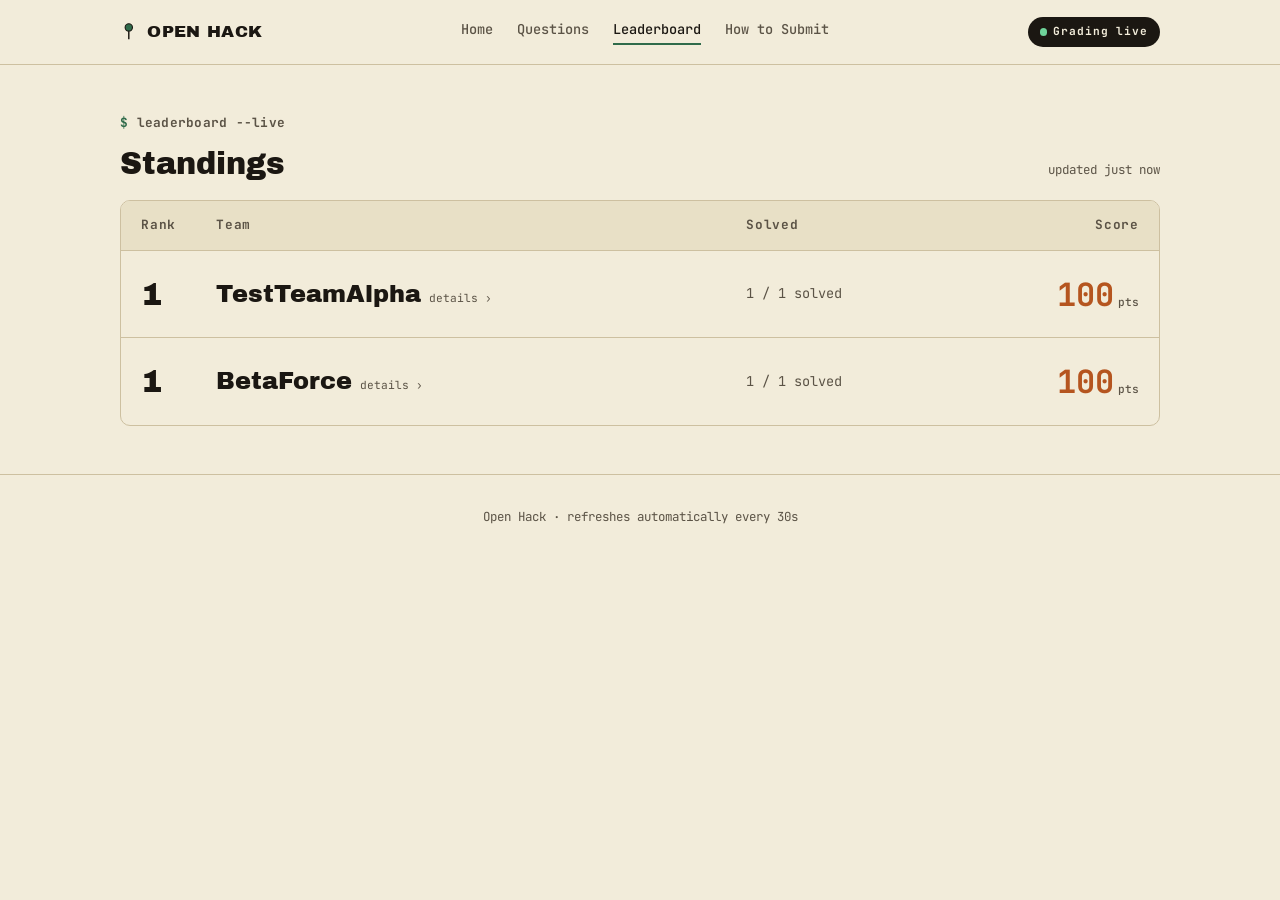
==== leaderboard.html @ a1a9729c "Front End redesign" ====
<!DOCTYPE html>
<html lang="en">
<head>
  <meta charset="UTF-8">
  <meta name="viewport" content="width=device-width, initial-scale=1.0">
  <title>Leaderboard — Open Hack</title>
  <meta name="description" content="Live scoreboard for Open Hack, updated automatically as submissions are graded.">
  <link rel="icon" href="data:image/svg+xml,%3Csvg xmlns='http://www.w3.org/2000/svg' viewBox='0 0 24 24'%3E%3Crect width='24' height='24' rx='5' fill='%23f2ecda'/%3E%3Cline x1='12' y1='8' x2='12' y2='20' stroke='%231b1712' stroke-width='2.5'/%3E%3Ccircle cx='12' cy='7' r='5' fill='%232f6b4a' stroke='%231b1712' stroke-width='1.5'/%3E%3C/svg%3E">

  <link rel="preconnect" href="https://fonts.googleapis.com">
  <link rel="preconnect" href="https://fonts.gstatic.com" crossorigin>
  <link href="https://fonts.googleapis.com/css2?family=Archivo+Black&family=JetBrains+Mono:wght@400;500;700&display=swap" rel="stylesheet">

  <link rel="stylesheet" href="assets/css/style.css">
</head>
<body class="leaderboard-page">

  <header class="site-header">
    <div class="container">
      <a class="brand" href="index.html">
        <svg class="brand-mark" viewBox="0 0 24 24" fill="none" aria-hidden="true">
          <line x1="12" y1="7" x2="12" y2="22" stroke="#1b1712" stroke-width="2"/>
          <circle cx="12" cy="6" r="5" fill="#2f6b4a" stroke="#1b1712" stroke-width="1.5"/>
        </svg>
        <span class="brand-word">OPEN HACK</span>
      </a>
      <nav class="site-nav" aria-label="Primary">
        <a href="index.html">Home</a>
        <a href="questions.html">Questions</a>
        <a href="leaderboard.html" aria-current="page">Leaderboard</a>
        <a href="submit.html">How to Submit</a>
      </nav>
      <span class="live-pill"><span class="dot"></span>Grading live</span>
    </div>
  </header>

  <main>
    <section class="section" style="border-bottom: none;">
      <div class="container">
        <p class="eyebrow">leaderboard --live</p>
        <div class="lb-meta">
          <h2>Standings</h2>
          <span class="lb-updated" id="last-updated"></span>
        </div>

        <div id="board-container">
          <div class="skeleton" style="height: 20rem;"></div>
        </div>
      </div>
    </section>
  </main>

  <footer class="site-footer">
    <div class="container">Open Hack &middot; refreshes automatically every 30s</div>
  </footer>

  <script src="assets/js/common.js"></script>
  <script src="assets/js/api.js"></script>
  <script src="assets/js/leaderboard.js"></script>
</body>
</html>
---- assets/css/style.css ----
/* ==========================================================================
   Open Hack — design tokens
   ========================================================================== */
:root {
  --paper: #f2ecda;
  --paper-raised: #e8e0c6;
  --ink: #1b1712;
  --ink-soft: #5b5346;
  --rule: #cdc0a0;
  --moss: #2f6b4a;
  --moss-bg: #e1ead9;
  --rust: #b5551f;
  --rust-bg: #f2ddc8;
  --brick: #9c3b2e;
  --brick-bg: #f0d9d2;

  --font-display: "Archivo Black", "Arial Black", sans-serif;
  --font-mono: "JetBrains Mono", ui-monospace, "SFMono-Regular", Consolas, monospace;

  --max-width: 68rem;
  --radius-pill: 999px;
  --radius: 10px;
}

* { box-sizing: border-box; }
html { -webkit-text-size-adjust: 100%; }
[hidden] { display: none !important; }

body {
  margin: 0;
  overflow-x: hidden;
  background: var(--paper);
  color: var(--ink);
  font-family: var(--font-mono);
  font-size: 15px;
  line-height: 1.6;
  -webkit-font-smoothing: antialiased;
}

img, svg { display: block; max-width: 100%; }

a { color: inherit; }

:focus-visible {
  outline: 3px solid var(--ink);
  outline-offset: 2px;
}

.container {
  max-width: var(--max-width);
  margin: 0 auto;
  padding: 0 1.5rem;
}

/* ==========================================================================
   Header / nav
   ========================================================================== */
.site-header {
  position: sticky;
  top: 0;
  z-index: 50;
  background: var(--paper);
  border-bottom: 1px solid var(--rule);
}

.site-header .container {
  display: flex;
  align-items: center;
  justify-content: space-between;
  height: 4rem;
  gap: 1rem;
}

.brand {
  display: flex;
  align-items: center;
  gap: 0.6rem;
  text-decoration: none;
  white-space: nowrap;
}

.brand-mark {
  width: 1.1rem;
  height: 1.1rem;
  flex-shrink: 0;
}

.brand-word {
  font-family: var(--font-display);
  font-size: 1.05rem;
  letter-spacing: 0.02em;
  color: var(--ink);
}

.site-nav {
  display: flex;
  align-items: center;
  gap: 1.5rem;
  font-size: 0.85rem;
  font-weight: 500;
}

.site-nav a {
  text-decoration: none;
  color: var(--ink-soft);
  border-bottom: 2px solid transparent;
  padding-bottom: 2px;
  transition: color 0.15s ease, border-color 0.15s ease;
}

.site-nav a:hover { color: var(--ink); }

.site-nav a[aria-current="page"] {
  color: var(--ink);
  border-color: var(--moss);
}

.live-pill {
  display: inline-flex;
  align-items: center;
  gap: 0.4rem;
  font-size: 0.7rem;
  font-weight: 700;
  letter-spacing: 0.08em;
  background: var(--ink);
  color: var(--paper);
  padding: 0.4rem 0.75rem;
  border-radius: var(--radius-pill);
  white-space: nowrap;
}

.live-pill .dot {
  width: 0.45rem;
  height: 0.45rem;
  border-radius: 50%;
  background: #6fd39a;
}

@media (prefers-reduced-motion: no-preference) {
  .live-pill .dot { animation: pulse 2s ease-in-out infinite; }
}
@keyframes pulse {
  0%, 100% { opacity: 1; }
  50% { opacity: 0.35; }
}

.nav-toggle { display: none; }

/* ==========================================================================
   Buttons
   ========================================================================== */
.btn {
  display: inline-flex;
  align-items: center;
  justify-content: center;
  gap: 0.5rem;
  font-family: var(--font-mono);
  font-size: 0.85rem;
  font-weight: 700;
  text-decoration: none;
  padding: 0.7rem 1.3rem;
  border-radius: var(--radius-pill);
  border: 1.5px solid var(--ink);
  cursor: pointer;
  transition: transform 0.12s ease, background 0.15s ease, color 0.15s ease;
}

.btn-fill {
  background: var(--ink);
  color: var(--paper);
}
.btn-fill:hover { background: #322a20; }

.btn-outline {
  background: transparent;
  color: var(--ink);
}
.btn-outline:hover { background: var(--paper-raised); }

.btn:active { transform: translateY(1px); }

.btn-row {
  display: flex;
  flex-wrap: wrap;
  gap: 0.75rem;
}

/* ==========================================================================
   Eyebrow / section headers — the `$ ` prompt motif
   ========================================================================== */
.eyebrow {
  font-size: 0.8rem;
  font-weight: 700;
  color: var(--ink-soft);
  letter-spacing: 0.02em;
  margin: 0 0 0.9rem;
}
.eyebrow::before {
  content: "$ ";
  color: var(--moss);
}

.section {
  padding: 3rem 0;
  border-bottom: 1px solid var(--rule);
}
.section:last-of-type { border-bottom: none; }

h1, h2, h3 {
  font-family: var(--font-display);
  font-weight: 400;
  line-height: 1.05;
  margin: 0;
}

h1 { font-size: clamp(2.2rem, 6vw, 3.6rem); }
h2 { font-size: clamp(1.4rem, 3.2vw, 1.9rem); }
h3 { font-size: 1.15rem; }

p { margin: 0.75rem 0 0; color: var(--ink-soft); }
p.lede { font-size: 1.05rem; max-width: 40rem; }

/* ==========================================================================
   Terminal readout — signature element
   ========================================================================== */
.terminal {
  background: var(--ink);
  color: var(--paper);
  border-radius: var(--radius);
  padding: 0;
  overflow: hidden;
  max-width: 32rem;
  box-shadow: 0 10px 0 rgba(27, 23, 18, 0.08);
}

.terminal-bar {
  display: flex;
  align-items: center;
  gap: 0.4rem;
  padding: 0.6rem 1rem;
  border-bottom: 1px solid rgba(242, 236, 218, 0.15);
  font-size: 0.75rem;
  color: rgba(242, 236, 218, 0.55);
}

.terminal-bar .dot {
  width: 0.5rem;
  height: 0.5rem;
  border-radius: 50%;
  background: rgba(242, 236, 218, 0.25);
}

.terminal-body {
  padding: 1.1rem 1.25rem 1.3rem;
  font-size: 0.88rem;
}

.terminal-body .prompt-line {
  color: #6fd39a;
  margin-bottom: 0.7rem;
}
.terminal-body .prompt-line::before { content: "$ "; opacity: 0.6; }

.terminal-row {
  display: flex;
  justify-content: space-between;
  gap: 1.5rem;
  padding: 0.3rem 0;
  color: rgba(242, 236, 218, 0.9);
}
.terminal-row .key {
  color: rgba(242, 236, 218, 0.5);
}
.terminal-row .key::before { content: "> "; }
.terminal-row .val { font-weight: 700; }
.terminal-row .val.accent { color: #f0b27a; }

.cursor {
  display: inline-block;
  width: 0.55em;
  height: 1em;
  background: #6fd39a;
  vertical-align: -0.15em;
  margin-left: 0.15em;
}
@media (prefers-reduced-motion: no-preference) {
  .cursor { animation: blink 1s steps(1) infinite; }
}
@keyframes blink {
  0%, 49% { opacity: 1; }
  50%, 100% { opacity: 0; }
}

/* ==========================================================================
   Status glyphs (● unlocked / ○ locked / ✓ solved) — reused across pages
   ========================================================================== */
.glyph {
  display: inline-flex;
  align-items: center;
  justify-content: center;
  width: 1.4rem;
  height: 1.4rem;
  border-radius: 50%;
  flex-shrink: 0;
  font-size: 0.85rem;
  font-weight: 700;
}
.glyph-unlocked { background: var(--moss); color: var(--paper); }
.glyph-locked {
  background: transparent;
  border: 1.5px dashed var(--rule);
  color: var(--ink-soft);
}
.glyph-solved { background: var(--ink); color: var(--paper); }

.badge {
  display: inline-flex;
  align-items: center;
  gap: 0.3rem;
  font-size: 0.7rem;
  font-weight: 700;
  letter-spacing: 0.04em;
  padding: 0.25rem 0.6rem;
  border-radius: var(--radius-pill);
  white-space: nowrap;
}
.badge-unlocked { background: var(--moss-bg); color: var(--moss); }
.badge-locked { background: var(--paper-raised); color: var(--ink-soft); }
.badge-solved { background: var(--ink); color: var(--paper); }
.badge-failed { background: var(--rust-bg); color: var(--rust); }
.badge-disqualified { background: var(--brick-bg); color: var(--brick); }

/* ==========================================================================
   Step list — genuine ordered sequences (submission flow)
   ========================================================================== */
.steps {
  list-style: none;
  margin: 1.75rem 0 0;
  padding: 0;
  counter-reset: step;
  max-width: 38rem;
}

.step {
  counter-increment: step;
  display: grid;
  grid-template-columns: 2.5rem 1fr;
  gap: 0.9rem;
  padding: 1.1rem 0;
  border-top: 1px solid var(--rule);
}
.step:first-child { border-top: none; }

.step::before {
  content: counter(step, decimal-leading-zero);
  font-family: var(--font-display);
  font-size: 1.1rem;
  color: var(--moss);
}

.step h3 { margin-bottom: 0.3rem; }
.step p { margin-top: 0.2rem; font-size: 0.92rem; }

/* ==========================================================================
   Question list
   ========================================================================== */
.q-toolbar {
  display: flex;
  align-items: baseline;
  justify-content: space-between;
  flex-wrap: wrap;
  gap: 0.75rem 1.5rem;
  margin-bottom: 1.5rem;
}

.team-picker {
  display: flex;
  align-items: center;
  gap: 0.5rem;
  font-size: 0.8rem;
  color: var(--ink-soft);
}
.team-picker select {
  font-family: var(--font-mono);
  font-size: 0.8rem;
  font-weight: 700;
  color: var(--ink);
  background: var(--paper-raised);
  border: 1px solid var(--rule);
  border-radius: var(--radius-pill);
  padding: 0.35rem 0.8rem;
}

.q-list {
  border-top: 1px solid var(--rule);
}

.q-row {
  display: grid;
  grid-template-columns: 2.5rem 1fr auto;
  gap: 1rem;
  align-items: start;
  padding: 1.5rem 0;
  border-bottom: 1px solid var(--rule);
}

.q-row.is-locked { opacity: 0.7; }

.q-heading {
  display: flex;
  align-items: center;
  gap: 0.6rem;
  flex-wrap: wrap;
}

.q-id {
  font-family: var(--font-display);
  font-size: 0.95rem;
  color: var(--ink-soft);
}

.q-title {
  font-family: var(--font-display);
  font-size: 1.2rem;
}

.q-points {
  font-weight: 700;
  color: var(--rust);
  font-size: 0.85rem;
}

.q-summary {
  margin-top: 0.5rem;
  font-size: 0.92rem;
  max-width: 34rem;
}

.q-actions {
  display: flex;
  flex-direction: column;
  gap: 0.5rem;
  align-items: flex-end;
}

.q-actions .btn { width: max-content; }

.q-link {
  font-size: 0.8rem;
  font-weight: 700;
  text-decoration: none;
  color: var(--ink);
  border-bottom: 1.5px solid var(--rule);
}
.q-link:hover { border-color: var(--ink); }

.q-empty {
  padding: 3rem 0;
  text-align: center;
  color: var(--ink-soft);
}

/* ==========================================================================
   Leaderboard
   ========================================================================== */
.lb-meta {
  display: flex;
  justify-content: space-between;
  align-items: baseline;
  flex-wrap: wrap;
  gap: 0.5rem 1.5rem;
  margin-bottom: 1.25rem;
}
.lb-updated {
  font-size: 0.78rem;
  color: var(--ink-soft);
}

.lb-table-wrap {
  overflow-x: auto;
  border-radius: var(--radius);
  border: 1px solid var(--rule);
}

.lb-table {
  width: 100%;
  border-collapse: collapse;
  font-variant-numeric: tabular-nums;
  min-width: 32rem;
}

.lb-table thead th {
  text-align: left;
  font-size: 0.72rem;
  font-weight: 700;
  letter-spacing: 0.06em;
  color: var(--ink-soft);
  background: var(--paper-raised);
  padding: 0.9rem 1.25rem;
}
.lb-table thead th.num { text-align: right; }

.lb-row td {
  padding: 1.1rem 1.25rem;
  border-top: 1px solid var(--rule);
  vertical-align: middle;
}

.lb-row { cursor: pointer; }
.lb-row:hover td { background: rgba(205, 192, 160, 0.18); }

.lb-rank {
  font-family: var(--font-display);
  font-size: 1.6rem;
  color: var(--ink-soft);
  width: 3.5rem;
}
.lb-row.is-top .lb-rank { color: var(--ink); }

.lb-team {
  font-family: var(--font-display);
  font-size: 1.25rem;
}
.lb-team .toggle-hint {
  font-family: var(--font-mono);
  font-size: 0.7rem;
  color: var(--ink-soft);
  margin-left: 0.5rem;
  font-weight: 400;
}

.lb-solved {
  font-size: 0.85rem;
  color: var(--ink-soft);
}

.lb-score {
  text-align: right;
  font-size: 1.6rem;
  font-weight: 700;
  color: var(--rust);
}
.lb-score .unit {
  font-size: 0.7rem;
  font-weight: 500;
  color: var(--ink-soft);
  margin-left: 0.25rem;
}

.lb-row.is-disqualified .lb-team { color: var(--brick); text-decoration: line-through; }

.lb-detail td {
  border-top: none;
  padding: 0;
}
.lb-detail-inner {
  display: grid;
  grid-template-rows: 0fr;
  transition: grid-template-rows 0.2s ease;
}
.lb-detail-inner.is-open { grid-template-rows: 1fr; }
.lb-detail-content {
  overflow: hidden;
  min-height: 0;
}
.lb-detail-content > div {
  padding: 0 1.25rem 1.25rem;
  display: flex;
  flex-wrap: wrap;
  gap: 0.5rem;
}

.lb-chip {
  display: inline-flex;
  align-items: center;
  gap: 0.5rem;
  background: var(--paper-raised);
  border: 1px solid var(--rule);
  border-radius: var(--radius-pill);
  padding: 0.3rem 0.7rem;
  font-size: 0.78rem;
}
.lb-chip .qid { color: var(--ink-soft); font-weight: 700; }

.lb-empty {
  padding: 3.5rem 1rem;
  text-align: center;
  color: var(--ink-soft);
}

/* Projector mode: leaderboard page runs a larger base scale */
.page-leaderboard body,
body.leaderboard-page {
  font-size: 16px;
}
@media (min-width: 60rem) {
  body.leaderboard-page .lb-rank { font-size: 2rem; }
  body.leaderboard-page .lb-team { font-size: 1.5rem; }
  body.leaderboard-page .lb-score { font-size: 2rem; }
  body.leaderboard-page .lb-table thead th { font-size: 0.8rem; }
}

/* ==========================================================================
   Callout / error states
   ========================================================================== */
.callout {
  border: 1px solid var(--rule);
  border-radius: var(--radius);
  padding: 1.1rem 1.3rem;
  background: var(--paper-raised);
  font-size: 0.88rem;
}
.callout-error {
  border-color: var(--brick);
  background: var(--brick-bg);
  color: var(--brick);
}

.skeleton {
  background: linear-gradient(90deg, var(--paper-raised) 25%, var(--rule) 37%, var(--paper-raised) 63%);
  background-size: 400% 100%;
  border-radius: var(--radius);
}
@media (prefers-reduced-motion: no-preference) {
  .skeleton { animation: shimmer 1.6s ease-in-out infinite; }
}
@keyframes shimmer {
  0% { background-position: 100% 0; }
  100% { background-position: 0 0; }
}
.skeleton-row { height: 5.5rem; margin-bottom: 1rem; }

/* ==========================================================================
   Footer
   ========================================================================== */
.site-footer {
  border-top: 1px solid var(--rule);
  padding: 2rem 0;
  font-size: 0.78rem;
  color: var(--ink-soft);
  text-align: center;
}

/* ==========================================================================
   Responsive
   ========================================================================== */
@media (max-width: 42rem) {
  .site-header .container {
    height: auto;
    padding: 1rem 1.25rem;
    flex-direction: column;
    align-items: flex-start;
    gap: 0.75rem;
  }
  .live-pill { align-self: flex-start; }
  .site-nav { width: 100%; gap: 1.1rem; flex-wrap: wrap; padding-top: 0.75rem; border-top: 1px solid var(--rule); }

  .q-row { grid-template-columns: 2.2rem 1fr; }
  .q-actions { grid-column: 1 / -1; align-items: stretch; flex-direction: row; flex-wrap: wrap; margin-top: 0.75rem; }
  .q-actions .btn, .q-actions .q-link { flex: 1 1 auto; text-align: center; }

  .terminal { max-width: 100%; }
}
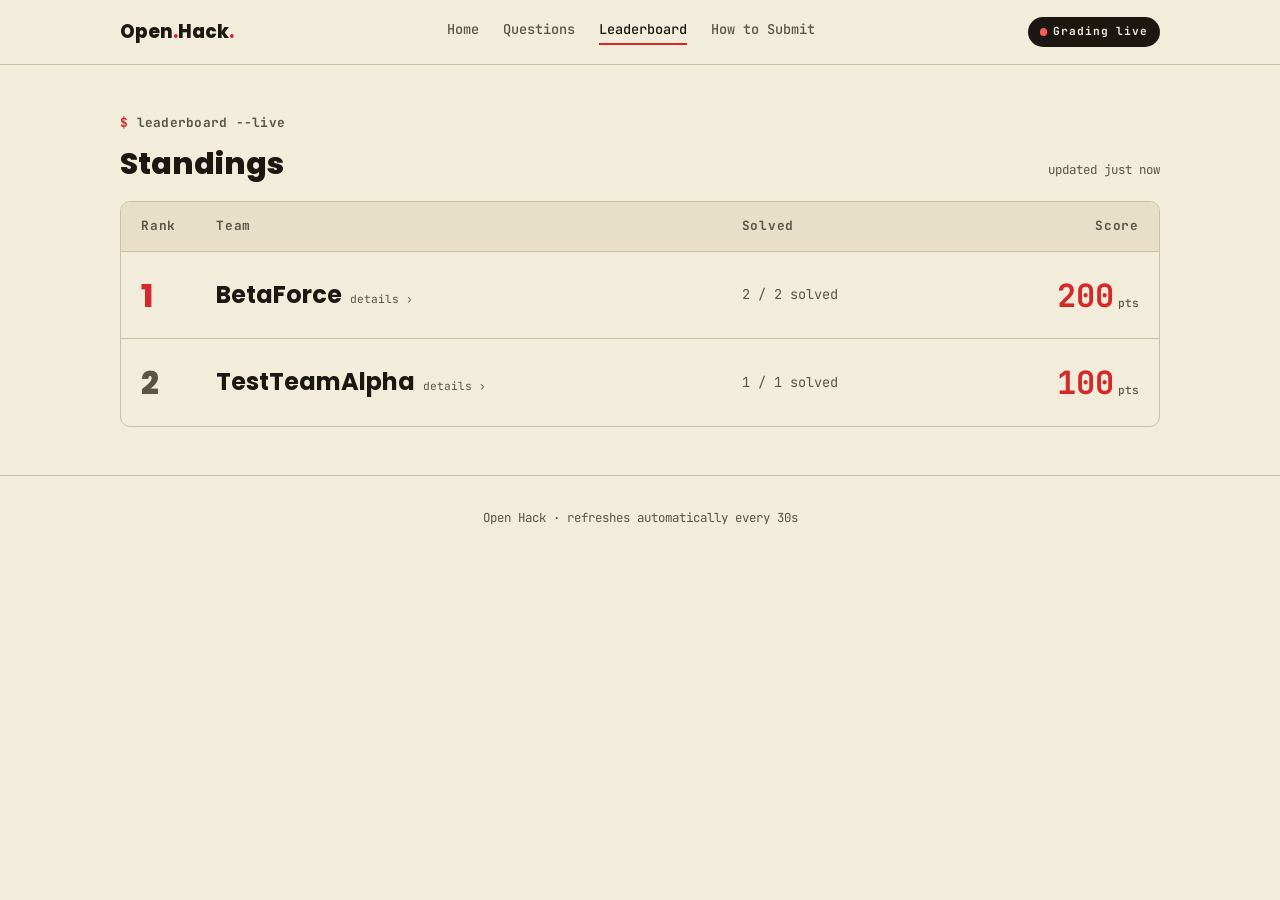
==== commit 156d00fe: "Rebrand to Open.Hack. logo and red accent palette Swap display font to Poppins to match the provided" ====
--- a/leaderboard.html
+++ b/leaderboard.html
@@ -5,11 +5,11 @@
   <meta name="viewport" content="width=device-width, initial-scale=1.0">
   <title>Leaderboard — Open Hack</title>
   <meta name="description" content="Live scoreboard for Open Hack, updated automatically as submissions are graded.">
-  <link rel="icon" href="data:image/svg+xml,%3Csvg xmlns='http://www.w3.org/2000/svg' viewBox='0 0 24 24'%3E%3Crect width='24' height='24' rx='5' fill='%23f2ecda'/%3E%3Cline x1='12' y1='8' x2='12' y2='20' stroke='%231b1712' stroke-width='2.5'/%3E%3Ccircle cx='12' cy='7' r='5' fill='%232f6b4a' stroke='%231b1712' stroke-width='1.5'/%3E%3C/svg%3E">
+  <link rel="icon" href="data:image/svg+xml,%3Csvg xmlns='http://www.w3.org/2000/svg' viewBox='0 0 24 24'%3E%3Crect width='24' height='24' rx='5' fill='%23f2ecda'/%3E%3Ccircle cx='12' cy='12' r='6' fill='%23d62828'/%3E%3C/svg%3E">
 
   <link rel="preconnect" href="https://fonts.googleapis.com">
   <link rel="preconnect" href="https://fonts.gstatic.com" crossorigin>
-  <link href="https://fonts.googleapis.com/css2?family=Archivo+Black&family=JetBrains+Mono:wght@400;500;700&display=swap" rel="stylesheet">
+  <link href="https://fonts.googleapis.com/css2?family=Poppins:wght@700;800;900&family=JetBrains+Mono:wght@400;500;700&display=swap" rel="stylesheet">
 
   <link rel="stylesheet" href="assets/css/style.css">
 </head>
@@ -18,11 +18,7 @@
   <header class="site-header">
     <div class="container">
       <a class="brand" href="index.html">
-        <svg class="brand-mark" viewBox="0 0 24 24" fill="none" aria-hidden="true">
-          <line x1="12" y1="7" x2="12" y2="22" stroke="#1b1712" stroke-width="2"/>
-          <circle cx="12" cy="6" r="5" fill="#2f6b4a" stroke="#1b1712" stroke-width="1.5"/>
-        </svg>
-        <span class="brand-word">OPEN HACK</span>
+        <span class="brand-word">Open<span class="dot">.</span>Hack<span class="dot">.</span></span>
       </a>
       <nav class="site-nav" aria-label="Primary">
         <a href="index.html">Home</a>
--- a/assets/css/style.css
+++ b/assets/css/style.css
@@ -9,12 +9,13 @@
   --rule: #cdc0a0;
   --moss: #2f6b4a;
   --moss-bg: #e1ead9;
-  --rust: #b5551f;
-  --rust-bg: #f2ddc8;
-  --brick: #9c3b2e;
-  --brick-bg: #f0d9d2;
-
-  --font-display: "Archivo Black", "Arial Black", sans-serif;
+  --red: #d62828;
+  --red-bright: #ff5b50;
+  --red-bg: #f6dcd6;
+  --brick: #7a2620;
+  --brick-bg: #ecd6d2;
+
+  --font-display: "Poppins", "Arial Black", sans-serif;
   --font-mono: "JetBrains Mono", ui-monospace, "SFMono-Regular", Consolas, monospace;
 
   --max-width: 68rem;
@@ -79,18 +80,13 @@
   white-space: nowrap;
 }
 
-.brand-mark {
-  width: 1.1rem;
-  height: 1.1rem;
-  flex-shrink: 0;
-}
-
 .brand-word {
   font-family: var(--font-display);
-  font-size: 1.05rem;
-  letter-spacing: 0.02em;
+  font-weight: 800;
+  font-size: 1.15rem;
   color: var(--ink);
 }
+.brand-word .dot { color: var(--red); }
 
 .site-nav {
   display: flex;
@@ -112,7 +108,7 @@
 
 .site-nav a[aria-current="page"] {
   color: var(--ink);
-  border-color: var(--moss);
+  border-color: var(--red);
 }
 
 .live-pill {
@@ -133,7 +129,7 @@
   width: 0.45rem;
   height: 0.45rem;
   border-radius: 50%;
-  background: #6fd39a;
+  background: var(--red-bright);
 }
 
 @media (prefers-reduced-motion: no-preference) {
@@ -197,7 +193,7 @@
 }
 .eyebrow::before {
   content: "$ ";
-  color: var(--moss);
+  color: var(--red);
 }
 
 .section {
@@ -208,14 +204,15 @@
 
 h1, h2, h3 {
   font-family: var(--font-display);
-  font-weight: 400;
-  line-height: 1.05;
+  font-weight: 800;
+  line-height: 1.08;
   margin: 0;
 }
 
 h1 { font-size: clamp(2.2rem, 6vw, 3.6rem); }
+h1 .dot { color: var(--red); }
 h2 { font-size: clamp(1.4rem, 3.2vw, 1.9rem); }
-h3 { font-size: 1.15rem; }
+h3 { font-size: 1.15rem; font-weight: 700; }
 
 p { margin: 0.75rem 0 0; color: var(--ink-soft); }
 p.lede { font-size: 1.05rem; max-width: 40rem; }
@@ -249,6 +246,9 @@
   border-radius: 50%;
   background: rgba(242, 236, 218, 0.25);
 }
+.terminal-bar .dot:nth-child(1) { background: var(--red-bright); }
+.terminal-bar .dot:nth-child(2) { background: #e8b04b; }
+.terminal-bar .dot:nth-child(3) { background: #6fd39a; }
 
 .terminal-body {
   padding: 1.1rem 1.25rem 1.3rem;
@@ -273,7 +273,7 @@
 }
 .terminal-row .key::before { content: "> "; }
 .terminal-row .val { font-weight: 700; }
-.terminal-row .val.accent { color: #f0b27a; }
+.terminal-row .val.accent { color: var(--red-bright); }
 
 .cursor {
   display: inline-block;
@@ -325,9 +325,10 @@
   white-space: nowrap;
 }
 .badge-unlocked { background: var(--moss-bg); color: var(--moss); }
+.badge-points { background: var(--red-bg); color: var(--red); }
 .badge-locked { background: var(--paper-raised); color: var(--ink-soft); }
 .badge-solved { background: var(--ink); color: var(--paper); }
-.badge-failed { background: var(--rust-bg); color: var(--rust); }
+.badge-failed { background: var(--brick-bg); color: var(--brick); }
 .badge-disqualified { background: var(--brick-bg); color: var(--brick); }
 
 /* ==========================================================================
@@ -354,8 +355,9 @@
 .step::before {
   content: counter(step, decimal-leading-zero);
   font-family: var(--font-display);
+  font-weight: 800;
   font-size: 1.1rem;
-  color: var(--moss);
+  color: var(--red);
 }
 
 .step h3 { margin-bottom: 0.3rem; }
@@ -415,18 +417,20 @@
 
 .q-id {
   font-family: var(--font-display);
+  font-weight: 700;
   font-size: 0.95rem;
   color: var(--ink-soft);
 }
 
 .q-title {
   font-family: var(--font-display);
+  font-weight: 700;
   font-size: 1.2rem;
 }
 
 .q-points {
   font-weight: 700;
-  color: var(--rust);
+  color: var(--red);
   font-size: 0.85rem;
 }
 
@@ -511,14 +515,16 @@
 
 .lb-rank {
   font-family: var(--font-display);
+  font-weight: 800;
   font-size: 1.6rem;
   color: var(--ink-soft);
   width: 3.5rem;
 }
-.lb-row.is-top .lb-rank { color: var(--ink); }
+.lb-row.is-top .lb-rank { color: var(--red); }
 
 .lb-team {
   font-family: var(--font-display);
+  font-weight: 700;
   font-size: 1.25rem;
 }
 .lb-team .toggle-hint {
@@ -538,7 +544,7 @@
   text-align: right;
   font-size: 1.6rem;
   font-weight: 700;
-  color: var(--rust);
+  color: var(--red);
 }
 .lb-score .unit {
   font-size: 0.7rem;
